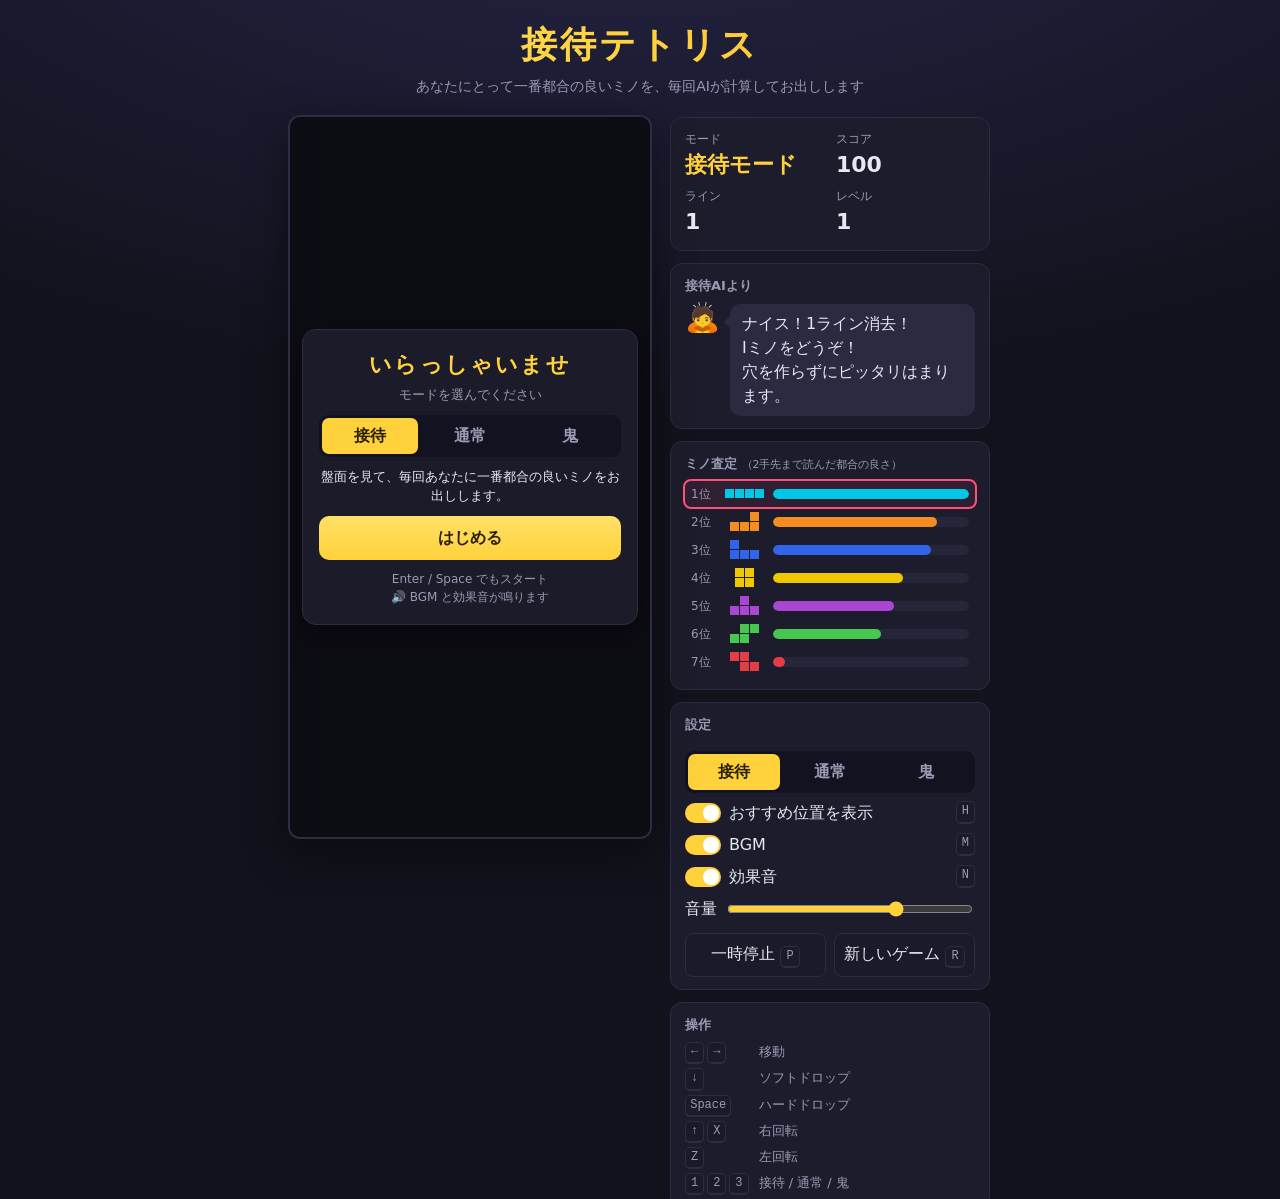
==== tetris-settai/index.html @ 63dbd6a2 "接待テトリス" ====
<!doctype html>
<html lang="ja">
<head>
  <meta charset="utf-8">
  <meta name="viewport" content="width=device-width, initial-scale=1">
  <title>接待テトリス</title>
  <meta name="description" content="プレイヤーにとって一番都合の良いミノを、毎回AIが計算して出してくれるテトリス">
  <link rel="icon" href="data:image/svg+xml,%3Csvg xmlns='http://www.w3.org/2000/svg' viewBox='0 0 3 3'%3E%3Cpath fill='%23ffd23c' d='M0 1.5h3v1H0zM1 .5h1v1H1z'/%3E%3C/svg%3E">
  <link rel="stylesheet" href="style.css">
</head>
<body>
  <header class="top">
    <h1>接待テトリス</h1>
    <p class="tagline">あなたにとって一番都合の良いミノを、毎回AIが計算してお出しします</p>
  </header>

  <main class="layout">
    <section class="stage">
      <div class="board-wrap" id="boardWrap">
        <canvas id="board" aria-label="ゲーム盤面"></canvas>

        <div class="overlay" id="startOverlay">
          <div class="start-card">
            <h2>いらっしゃいませ</h2>
            <p class="start-lead">モードを選んでください</p>
            <div class="seg" role="group" aria-label="モード" data-modes></div>
            <p class="mode-desc" id="modeDesc"></p>
            <button class="primary" id="startBtn" disabled>はじめる</button>
            <p class="start-note">Enter / Space でもスタート<br>🔊 BGM と効果音が鳴ります</p>
          </div>
        </div>
      </div>

      <div class="touch" id="touch" aria-label="タッチ操作">
        <button data-touch="ccw" aria-label="左回転">⟲</button>
        <button data-touch="left" aria-label="左">◀</button>
        <button data-touch="down" aria-label="ソフトドロップ">▼</button>
        <button data-touch="right" aria-label="右">▶</button>
        <button data-touch="cw" aria-label="右回転">⟳</button>
        <button data-touch="hard" aria-label="ハードドロップ">⤓</button>
      </div>
    </section>

    <aside class="panel">
      <div class="card stats">
        <div class="stat"><span class="label">モード</span><span class="value mode-badge" id="mode">-</span></div>
        <div class="stat"><span class="label">スコア</span><span class="value" id="score">0</span></div>
        <div class="stat"><span class="label">ライン</span><span class="value" id="lines">0</span></div>
        <div class="stat"><span class="label">レベル</span><span class="value" id="level">1</span></div>
      </div>

      <div class="card">
        <h3>接待AIより</h3>
        <div class="bubble">
          <span class="avatar" aria-hidden="true">🙇</span>
          <p id="comment">準備中です…</p>
        </div>
      </div>

      <div class="card">
        <h3>ミノ査定 <small>（2手先まで読んだ都合の良さ）</small></h3>
        <div class="ranking" id="ranking"></div>
      </div>

      <div class="card settings">
        <h3>設定</h3>
        <div class="seg" role="group" aria-label="モード" data-modes></div>
        <label class="switch"><input type="checkbox" id="optHint"><span>おすすめ位置を表示</span><kbd>H</kbd></label>
        <label class="switch"><input type="checkbox" id="optBgm"><span>BGM</span><kbd>M</kbd></label>
        <label class="switch"><input type="checkbox" id="optSe"><span>効果音</span><kbd>N</kbd></label>
        <label class="volume"><span>音量</span><input type="range" id="optVol" min="0" max="100"></label>
        <div class="buttons">
          <button id="btnPause">一時停止 <kbd>P</kbd></button>
          <button id="btnNew">新しいゲーム <kbd>R</kbd></button>
        </div>
      </div>

      <div class="card help">
        <h3>操作</h3>
        <dl>
          <dt><kbd>←</kbd><kbd>→</kbd></dt><dd>移動</dd>
          <dt><kbd>↓</kbd></dt><dd>ソフトドロップ</dd>
          <dt><kbd>Space</kbd></dt><dd>ハードドロップ</dd>
          <dt><kbd>↑</kbd><kbd>X</kbd></dt><dd>右回転</dd>
          <dt><kbd>Z</kbd></dt><dd>左回転</dd>
          <dt><kbd>1</kbd><kbd>2</kbd><kbd>3</kbd></dt><dd>接待 / 通常 / 鬼</dd>
        </dl>
      </div>
    </aside>
  </main>

  <div class="error" id="error" role="alert" hidden></div>

  <!-- ES Modules は file:// で開くと読み込めないので、通常の script タグで読み込む -->
  <script src="engine.js"></script>
  <script src="audio.js"></script>
  <script src="app.js"></script>
</body>
</html>
---- tetris-settai/style.css ----
:root {
  --bg: #12121c;
  --bg2: #1a1a2b;
  --card: #1c1c2c;
  --line: #2c2c42;
  --text: #e8e8f2;
  --muted: #9a9ab4;
  --gold: #ffd23c;
  --pink: #ff5078;
  --green: #5aff78;
  --settai: #ffd23c;
  --normal: #7ab8ff;
  --oni: #ff5a5a;
  color-scheme: dark;
}

* { box-sizing: border-box; }

body {
  margin: 0;
  min-height: 100vh;
  background: radial-gradient(1200px 600px at 50% -200px, #26264a, var(--bg));
  color: var(--text);
  font-family: system-ui, "Hiragino Kaku Gothic ProN", "Hiragino Sans", "Meiryo", sans-serif;
  line-height: 1.5;
}

kbd {
  display: inline-block;
  min-width: 1.6em;
  padding: 0 .35em;
  border: 1px solid var(--line);
  border-bottom-width: 2px;
  border-radius: 5px;
  background: var(--bg2);
  color: var(--muted);
  font: 12px/1.6 ui-monospace, Consolas, monospace;
  text-align: center;
}

button {
  font: inherit;
  color: inherit;
  cursor: pointer;
}

/* ---- ヘッダー ---- */

.top {
  text-align: center;
  padding: 18px 16px 4px;
}
.top h1 {
  margin: 0;
  font-size: clamp(26px, 5vw, 36px);
  letter-spacing: .08em;
  background: linear-gradient(90deg, #ffe680, var(--gold), #ff9e3c);
  -webkit-background-clip: text;
  background-clip: text;
  color: transparent;
}
.tagline {
  margin: 4px 0 0;
  color: var(--muted);
  font-size: 14px;
}

/* ---- レイアウト ---- */

.layout {
  display: flex;
  justify-content: center;
  align-items: flex-start;
  gap: 20px;
  padding: 16px;
}

.stage {
  display: flex;
  flex-direction: column;
  align-items: center;
  gap: 12px;
}

.board-wrap {
  position: relative;
  width: min(92vw, 40vh, 380px);
  min-width: 200px;
  aspect-ratio: 1 / 2;
  border-radius: 10px;
  overflow: hidden;
  box-shadow: 0 0 0 2px var(--line), 0 12px 40px rgba(0, 0, 0, .5);
  background: #0e0e14;
}
.board-wrap canvas {
  display: block;
  width: 100%;
  height: 100%;
}

.panel {
  width: 320px;
  display: flex;
  flex-direction: column;
  gap: 12px;
}

.card {
  background: var(--card);
  border: 1px solid var(--line);
  border-radius: 12px;
  padding: 12px 14px;
}
.card h3 {
  margin: 0 0 8px;
  font-size: 13px;
  color: var(--muted);
  font-weight: 600;
}
.card h3 small { font-weight: 400; }

/* ---- ステータス ---- */

.stats {
  display: grid;
  grid-template-columns: 1fr 1fr;
  gap: 6px 12px;
}
.stat { display: flex; flex-direction: column; }
.stat .label { font-size: 12px; color: var(--muted); }
.stat .value { font-size: 22px; font-weight: 700; font-variant-numeric: tabular-nums; }
.mode-badge[data-mode="0"] { color: var(--settai); }
.mode-badge[data-mode="1"] { color: var(--normal); }
.mode-badge[data-mode="2"] { color: var(--oni); }

/* ---- 接待AIのひとこと ---- */

.bubble {
  display: flex;
  gap: 10px;
  align-items: flex-start;
}
.avatar { font-size: 28px; line-height: 1; }
.bubble p {
  position: relative;
  flex: 1;
  margin: 0;
  min-height: 3.2em;
  padding: 8px 12px;
  border-radius: 10px;
  background: #2a2a40;
  white-space: pre-line;
}
.bubble p::before {
  content: "";
  position: absolute;
  left: -6px;
  top: 12px;
  border: 6px solid transparent;
  border-left: 0;
  border-right-color: #2a2a40;
}
.bubble p.pop { animation: pop .25s ease-out; }
@keyframes pop {
  from { transform: scale(.96); opacity: .3; }
  to { transform: none; opacity: 1; }
}

/* ---- ミノ査定 ---- */

.ranking {
  position: relative;
  height: calc(7 * 28px);
}
.rank-row {
  position: absolute;
  left: 0;
  right: 0;
  height: 26px;
  display: flex;
  align-items: center;
  gap: 8px;
  padding: 0 6px;
  border-radius: 6px;
  transition: top .35s ease;
}
.rank-row.current {
  outline: 2px solid var(--pink);
  background: rgba(255, 80, 120, .08);
}
.rank-no {
  width: 2.2em;
  font-size: 12px;
  color: var(--muted);
}
.rank-icon { width: 40px; height: 20px; }
.rank-bar {
  flex: 1;
  height: 10px;
  border-radius: 5px;
  background: #26263a;
  overflow: hidden;
}
.rank-bar i {
  display: block;
  height: 100%;
  border-radius: 5px;
  transition: width .35s ease;
}

/* ---- 設定 ---- */

.settings { display: flex; flex-direction: column; gap: 8px; }

.seg {
  display: grid;
  grid-template-columns: repeat(3, 1fr);
  gap: 4px;
  padding: 3px;
  border-radius: 9px;
  background: #121220;
}
.seg button {
  padding: 6px 0;
  border: 0;
  border-radius: 7px;
  background: transparent;
  color: var(--muted);
  font-weight: 600;
}
.seg button[aria-pressed="true"][data-mode="0"] { background: var(--settai); color: #2a2000; }
.seg button[aria-pressed="true"][data-mode="1"] { background: var(--normal); color: #001a33; }
.seg button[aria-pressed="true"][data-mode="2"] { background: var(--oni); color: #330000; }

.switch {
  display: flex;
  align-items: center;
  gap: 8px;
  cursor: pointer;
}
.switch span { flex: 1; }
.switch input {
  appearance: none;
  width: 36px;
  height: 20px;
  margin: 0;
  border-radius: 10px;
  background: #3a3a52;
  position: relative;
  cursor: pointer;
  transition: background .2s;
}
.switch input::after {
  content: "";
  position: absolute;
  top: 2px;
  left: 2px;
  width: 16px;
  height: 16px;
  border-radius: 50%;
  background: #fff;
  transition: transform .2s;
}
.switch input:checked { background: var(--gold); }
.switch input:checked::after { transform: translateX(16px); }

.volume {
  display: flex;
  align-items: center;
  gap: 8px;
}
.volume input { flex: 1; accent-color: var(--gold); }

.buttons {
  display: grid;
  grid-template-columns: 1fr 1fr;
  gap: 8px;
  margin-top: 4px;
}
.buttons button {
  padding: 8px 4px;
  border: 1px solid var(--line);
  border-radius: 8px;
  background: var(--bg2);
}
.buttons button:hover { border-color: var(--gold); }

/* ---- 操作説明 ---- */

.help dl {
  display: grid;
  grid-template-columns: auto 1fr;
  gap: 4px 10px;
  margin: 0;
  font-size: 13px;
}
.help dt { display: flex; gap: 3px; }
.help dd { margin: 0; color: var(--muted); }

/* ---- スタート画面 ---- */

.overlay {
  position: absolute;
  inset: 0;
  display: grid;
  place-items: center;
  padding: 12px;
  background: rgba(10, 10, 18, .45);
}
.overlay[hidden] { display: none; }
.start-card {
  width: 100%;
  padding: 18px 16px;
  border-radius: 14px;
  background: rgba(28, 28, 44, .94);
  border: 1px solid var(--line);
  text-align: center;
  box-shadow: 0 10px 30px rgba(0, 0, 0, .5);
}
.start-card h2 {
  margin: 0;
  color: var(--gold);
  font-size: 22px;
  letter-spacing: .1em;
}
.start-lead { margin: 4px 0 10px; color: var(--muted); font-size: 13px; }
.mode-desc { min-height: 3em; margin: 10px 0; font-size: 13px; }
.primary {
  width: 100%;
  padding: 10px;
  border: 0;
  border-radius: 10px;
  background: linear-gradient(180deg, #ffe066, var(--gold));
  color: #2a2000;
  font-weight: 700;
  font-size: 16px;
}
.primary:disabled { opacity: .6; cursor: wait; }
.start-note { margin: 10px 0 0; color: var(--muted); font-size: 12px; }

/* ---- タッチ操作（スマホ・タブレットのみ） ---- */

.touch { display: none; }
@media (pointer: coarse) {
  .touch {
    display: grid;
    grid-template-columns: repeat(6, 1fr);
    gap: 6px;
    width: min(92vw, 420px);
  }
  .touch button {
    height: 52px;
    border: 1px solid var(--line);
    border-radius: 10px;
    background: var(--card);
    font-size: 22px;
    touch-action: manipulation;
    user-select: none;
    -webkit-user-select: none;
  }
  .touch button:active { background: #2a2a40; }
  .board-wrap { width: min(92vw, 34vh, 380px); }
}

/* ---- エラー表示 ---- */

.error {
  position: fixed;
  left: 16px;
  right: 16px;
  bottom: 16px;
  padding: 12px 16px;
  border-radius: 10px;
  background: #4a1020;
  border: 1px solid var(--pink);
  white-space: pre-line;
}

/* ---- 狭い画面では縦に並べる ---- */

@media (max-width: 760px) {
  .layout { flex-direction: column; align-items: center; }
  .panel { width: min(100%, 480px); }
  .help { display: none; }
}
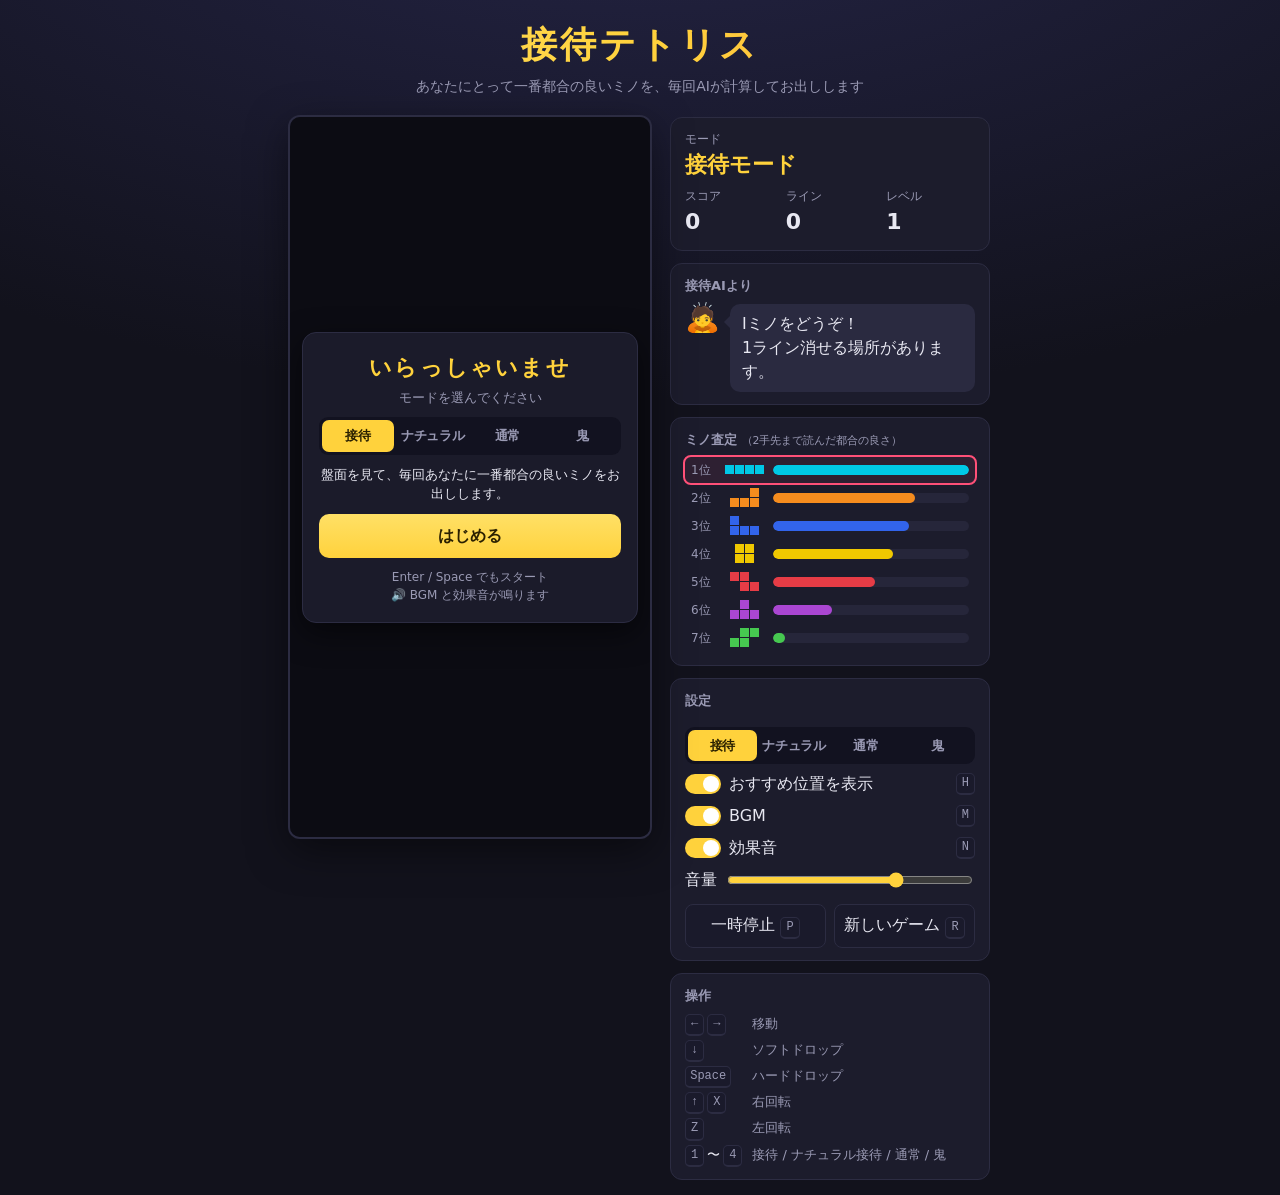
==== commit aed0fe16: "ナチュラル追加" ====
--- a/tetris-settai/index.html
+++ b/tetris-settai/index.html
@@ -43,7 +43,7 @@
 
     <aside class="panel">
       <div class="card stats">
-        <div class="stat"><span class="label">モード</span><span class="value mode-badge" id="mode">-</span></div>
+        <div class="stat mode-stat"><span class="label">モード</span><span class="value mode-badge" id="mode">-</span></div>
         <div class="stat"><span class="label">スコア</span><span class="value" id="score">0</span></div>
         <div class="stat"><span class="label">ライン</span><span class="value" id="lines">0</span></div>
         <div class="stat"><span class="label">レベル</span><span class="value" id="level">1</span></div>
@@ -57,7 +57,7 @@
         </div>
       </div>
 
-      <div class="card">
+      <div class="card" id="rankingCard">
         <h3>ミノ査定 <small>（2手先まで読んだ都合の良さ）</small></h3>
         <div class="ranking" id="ranking"></div>
       </div>
@@ -83,7 +83,7 @@
           <dt><kbd>Space</kbd></dt><dd>ハードドロップ</dd>
           <dt><kbd>↑</kbd><kbd>X</kbd></dt><dd>右回転</dd>
           <dt><kbd>Z</kbd></dt><dd>左回転</dd>
-          <dt><kbd>1</kbd><kbd>2</kbd><kbd>3</kbd></dt><dd>接待 / 通常 / 鬼</dd>
+          <dt><kbd>1</kbd>〜<kbd>4</kbd></dt><dd>接待 / ナチュラル接待 / 通常 / 鬼</dd>
         </dl>
       </div>
     </aside>
--- a/tetris-settai/style.css
+++ b/tetris-settai/style.css
@@ -9,6 +9,7 @@
   --pink: #ff5078;
   --green: #5aff78;
   --settai: #ffd23c;
+  --natural: #8ee6a8;
   --normal: #7ab8ff;
   --oni: #ff5a5a;
   color-scheme: dark;
@@ -123,15 +124,17 @@
 
 .stats {
   display: grid;
-  grid-template-columns: 1fr 1fr;
+  grid-template-columns: repeat(3, 1fr);
   gap: 6px 12px;
 }
 .stat { display: flex; flex-direction: column; }
+.stat.mode-stat { grid-column: 1 / -1; }
 .stat .label { font-size: 12px; color: var(--muted); }
 .stat .value { font-size: 22px; font-weight: 700; font-variant-numeric: tabular-nums; }
 .mode-badge[data-mode="0"] { color: var(--settai); }
 .mode-badge[data-mode="1"] { color: var(--normal); }
 .mode-badge[data-mode="2"] { color: var(--oni); }
+.mode-badge[data-mode="3"] { color: var(--natural); }
 
 /* ---- 接待AIのひとこと ---- */
 
@@ -214,8 +217,8 @@
 
 .seg {
   display: grid;
-  grid-template-columns: repeat(3, 1fr);
-  gap: 4px;
+  grid-template-columns: repeat(4, 1fr);
+  gap: 3px;
   padding: 3px;
   border-radius: 9px;
   background: #121220;
@@ -226,11 +229,15 @@
   border-radius: 7px;
   background: transparent;
   color: var(--muted);
+  font-size: 13px;
   font-weight: 600;
+  white-space: nowrap;
+  letter-spacing: -.02em;
 }
 .seg button[aria-pressed="true"][data-mode="0"] { background: var(--settai); color: #2a2000; }
 .seg button[aria-pressed="true"][data-mode="1"] { background: var(--normal); color: #001a33; }
 .seg button[aria-pressed="true"][data-mode="2"] { background: var(--oni); color: #330000; }
+.seg button[aria-pressed="true"][data-mode="3"] { background: var(--natural); color: #00290f; }
 
 .switch {
   display: flex;
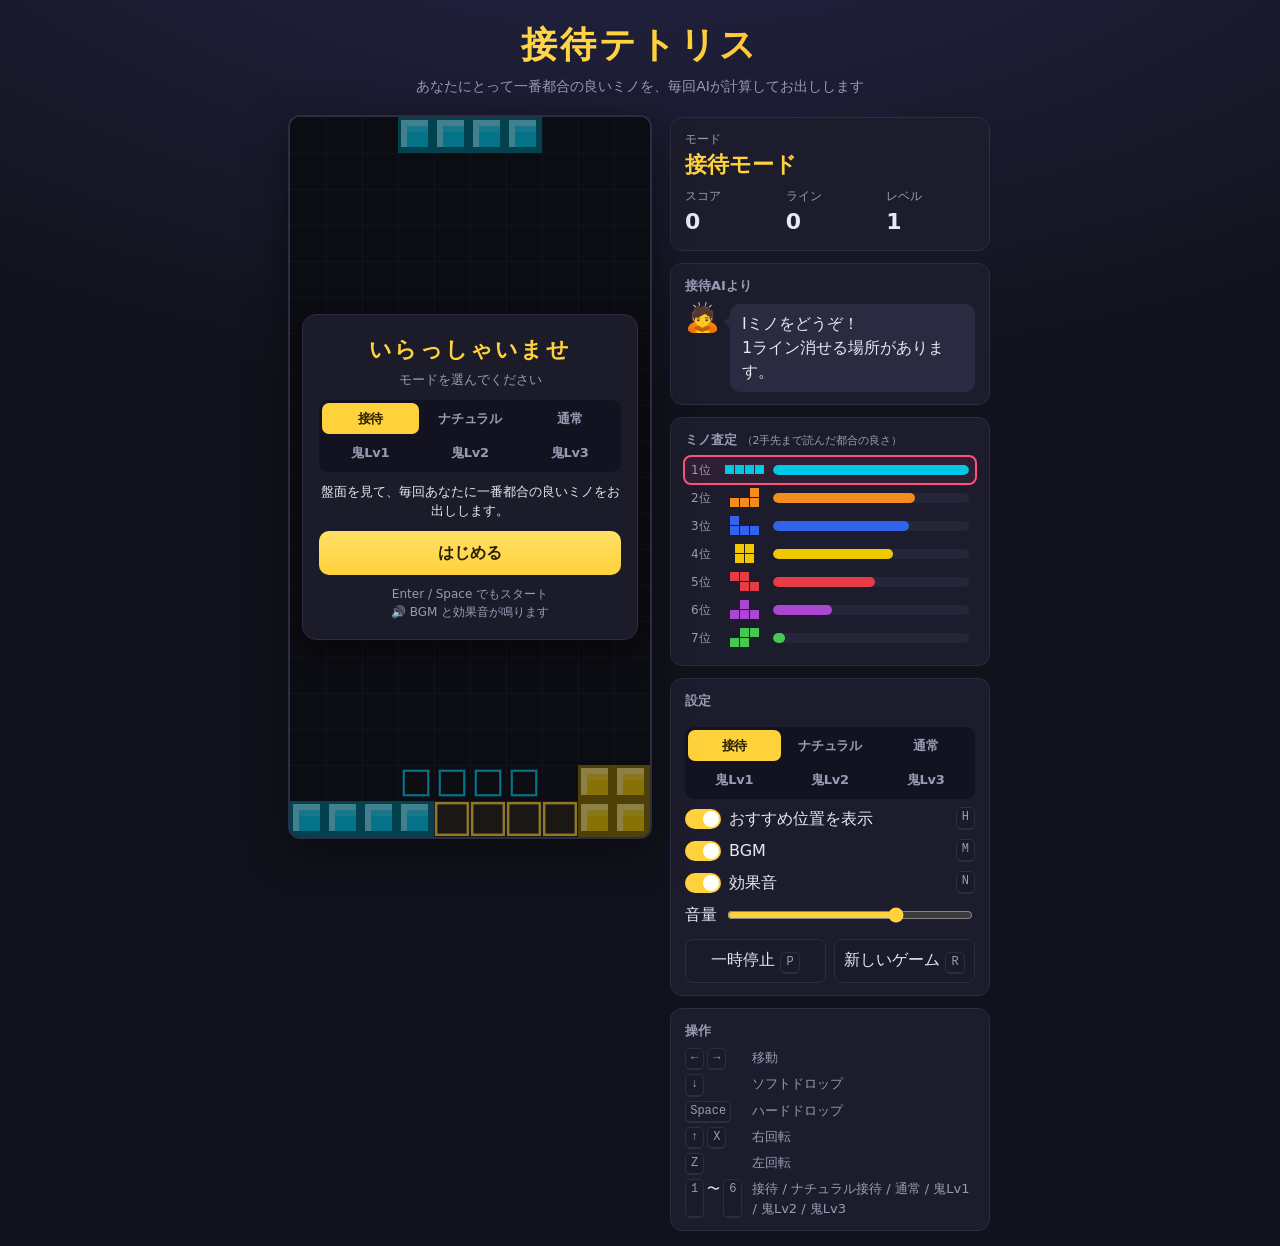
==== commit 2b9d0e68: "難易度追加" ====
--- a/tetris-settai/index.html
+++ b/tetris-settai/index.html
@@ -18,6 +18,7 @@
     <section class="stage">
       <div class="board-wrap" id="boardWrap">
         <canvas id="board" aria-label="ゲーム盤面"></canvas>
+        <div class="next-box" id="nextBox" hidden><span>NEXT</span><canvas id="nextCanvas"></canvas></div>
 
         <div class="overlay" id="startOverlay">
           <div class="start-card">
@@ -83,7 +84,7 @@
           <dt><kbd>Space</kbd></dt><dd>ハードドロップ</dd>
           <dt><kbd>↑</kbd><kbd>X</kbd></dt><dd>右回転</dd>
           <dt><kbd>Z</kbd></dt><dd>左回転</dd>
-          <dt><kbd>1</kbd>〜<kbd>4</kbd></dt><dd>接待 / ナチュラル接待 / 通常 / 鬼</dd>
+          <dt><kbd>1</kbd>〜<kbd>6</kbd></dt><dd>接待 / ナチュラル接待 / 通常 / 鬼Lv1 / 鬼Lv2 / 鬼Lv3</dd>
         </dl>
       </div>
     </aside>
--- a/tetris-settai/style.css
+++ b/tetris-settai/style.css
@@ -12,6 +12,8 @@
   --natural: #8ee6a8;
   --normal: #7ab8ff;
   --oni: #ff5a5a;
+  --oni1: #ff9a52;
+  --oni3: #c04dff;
   color-scheme: dark;
 }
 
@@ -135,6 +137,38 @@
 .mode-badge[data-mode="1"] { color: var(--normal); }
 .mode-badge[data-mode="2"] { color: var(--oni); }
 .mode-badge[data-mode="3"] { color: var(--natural); }
+.mode-badge[data-mode="4"] { color: var(--oni1); }
+.mode-badge[data-mode="5"] { color: var(--oni3); }
+
+/* ---- NEXT（鬼モードのお情け。盤面の右上に重ねる） ---- */
+
+.next-box {
+  position: absolute;
+  top: 6px;
+  right: 6px;
+  width: 27%;
+  padding: 3px 4px 5px;
+  border-radius: 8px;
+  background: rgba(20, 20, 34, .82);
+  border: 1px solid var(--line);
+  text-align: center;
+  pointer-events: none;
+  transition: opacity .2s;
+}
+.next-box[hidden] { display: none; }
+.next-box.faded { opacity: .3; } /* 積み上がって右上が埋まってきたら薄くする */
+.next-box span {
+  display: block;
+  font-size: 10px;
+  font-weight: 700;
+  letter-spacing: .15em;
+  color: var(--oni);
+}
+.next-box canvas {
+  display: block;
+  width: 100%;
+  aspect-ratio: 2 / 1;
+}
 
 /* ---- 接待AIのひとこと ---- */
 
@@ -215,9 +249,10 @@
 
 .settings { display: flex; flex-direction: column; gap: 8px; }
 
+/* 1段目に「接待 / ナチュラル / 通常」、2段目に「鬼Lv1 / 鬼Lv2 / 鬼Lv3」を並べる */
 .seg {
   display: grid;
-  grid-template-columns: repeat(4, 1fr);
+  grid-template-columns: repeat(3, 1fr);
   gap: 3px;
   padding: 3px;
   border-radius: 9px;
@@ -238,6 +273,8 @@
 .seg button[aria-pressed="true"][data-mode="1"] { background: var(--normal); color: #001a33; }
 .seg button[aria-pressed="true"][data-mode="2"] { background: var(--oni); color: #330000; }
 .seg button[aria-pressed="true"][data-mode="3"] { background: var(--natural); color: #00290f; }
+.seg button[aria-pressed="true"][data-mode="4"] { background: var(--oni1); color: #331400; }
+.seg button[aria-pressed="true"][data-mode="5"] { background: var(--oni3); color: #fff; }
 
 .switch {
   display: flex;
